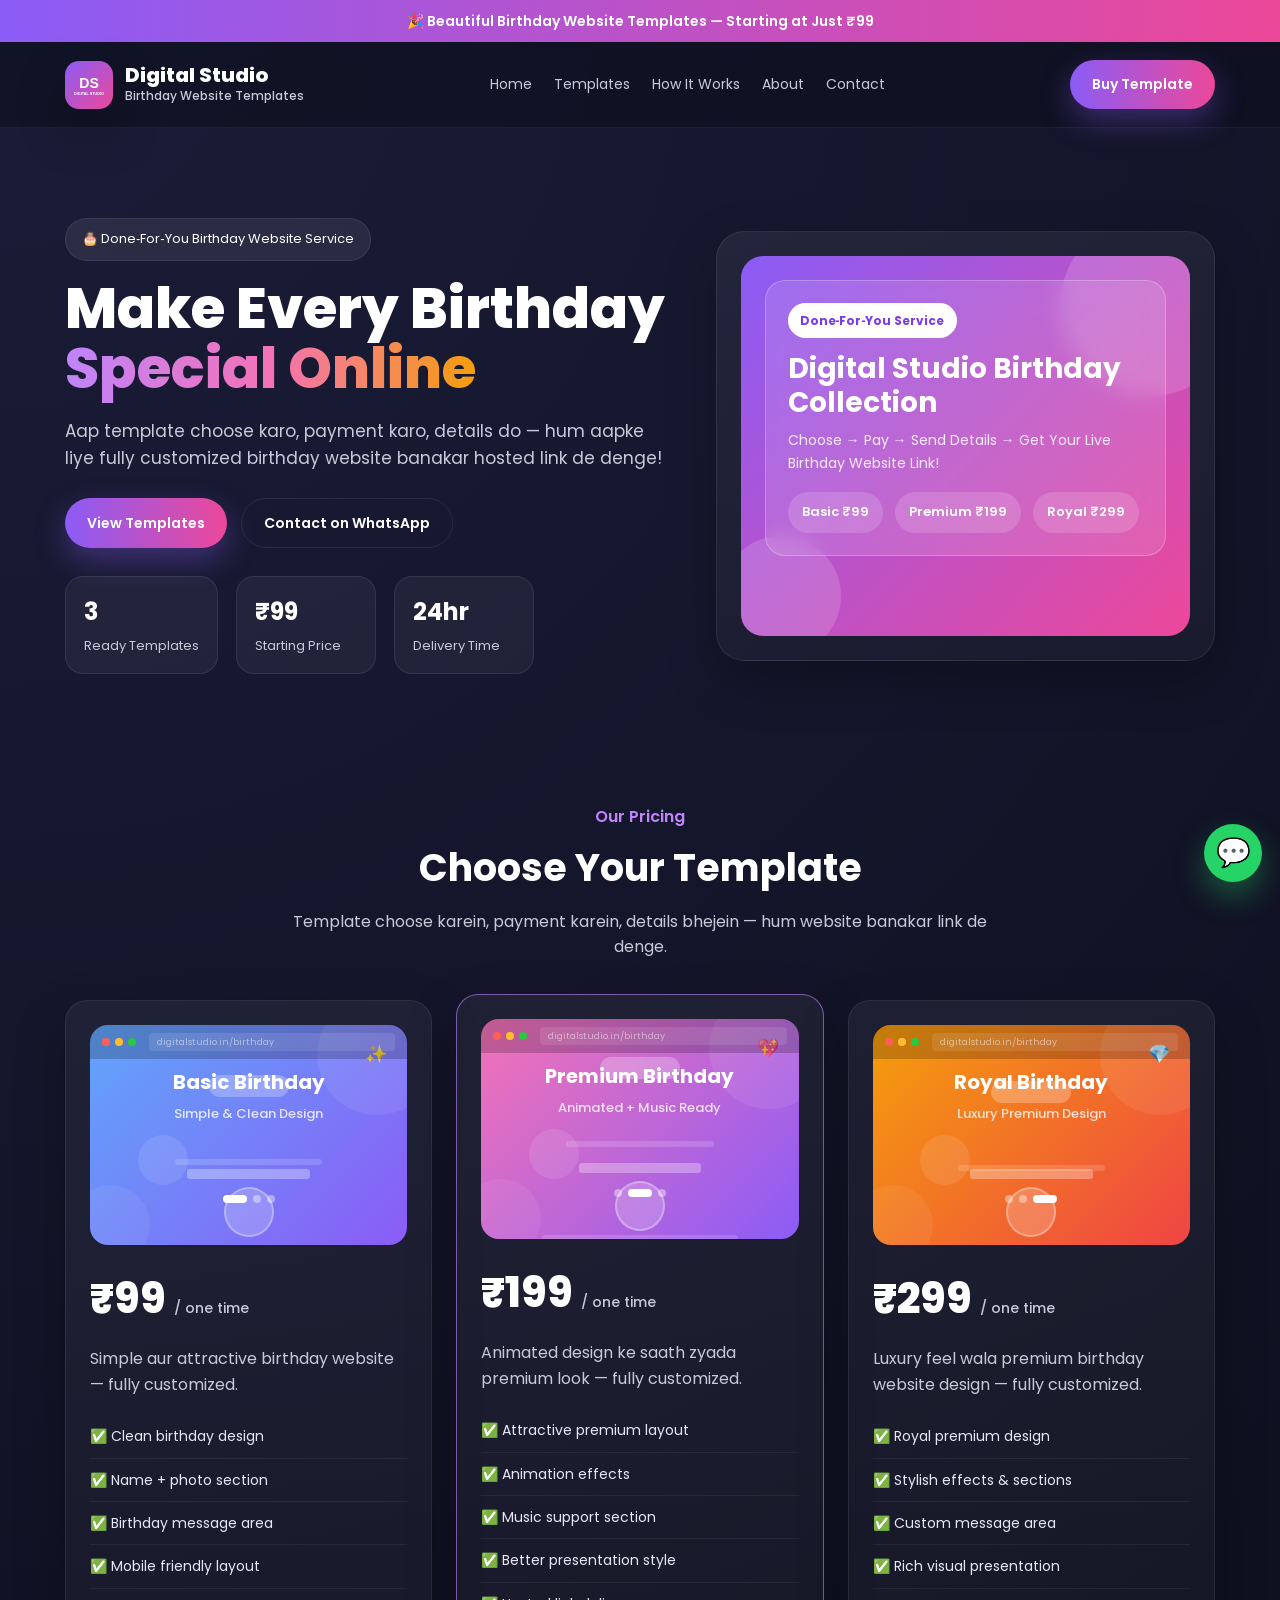
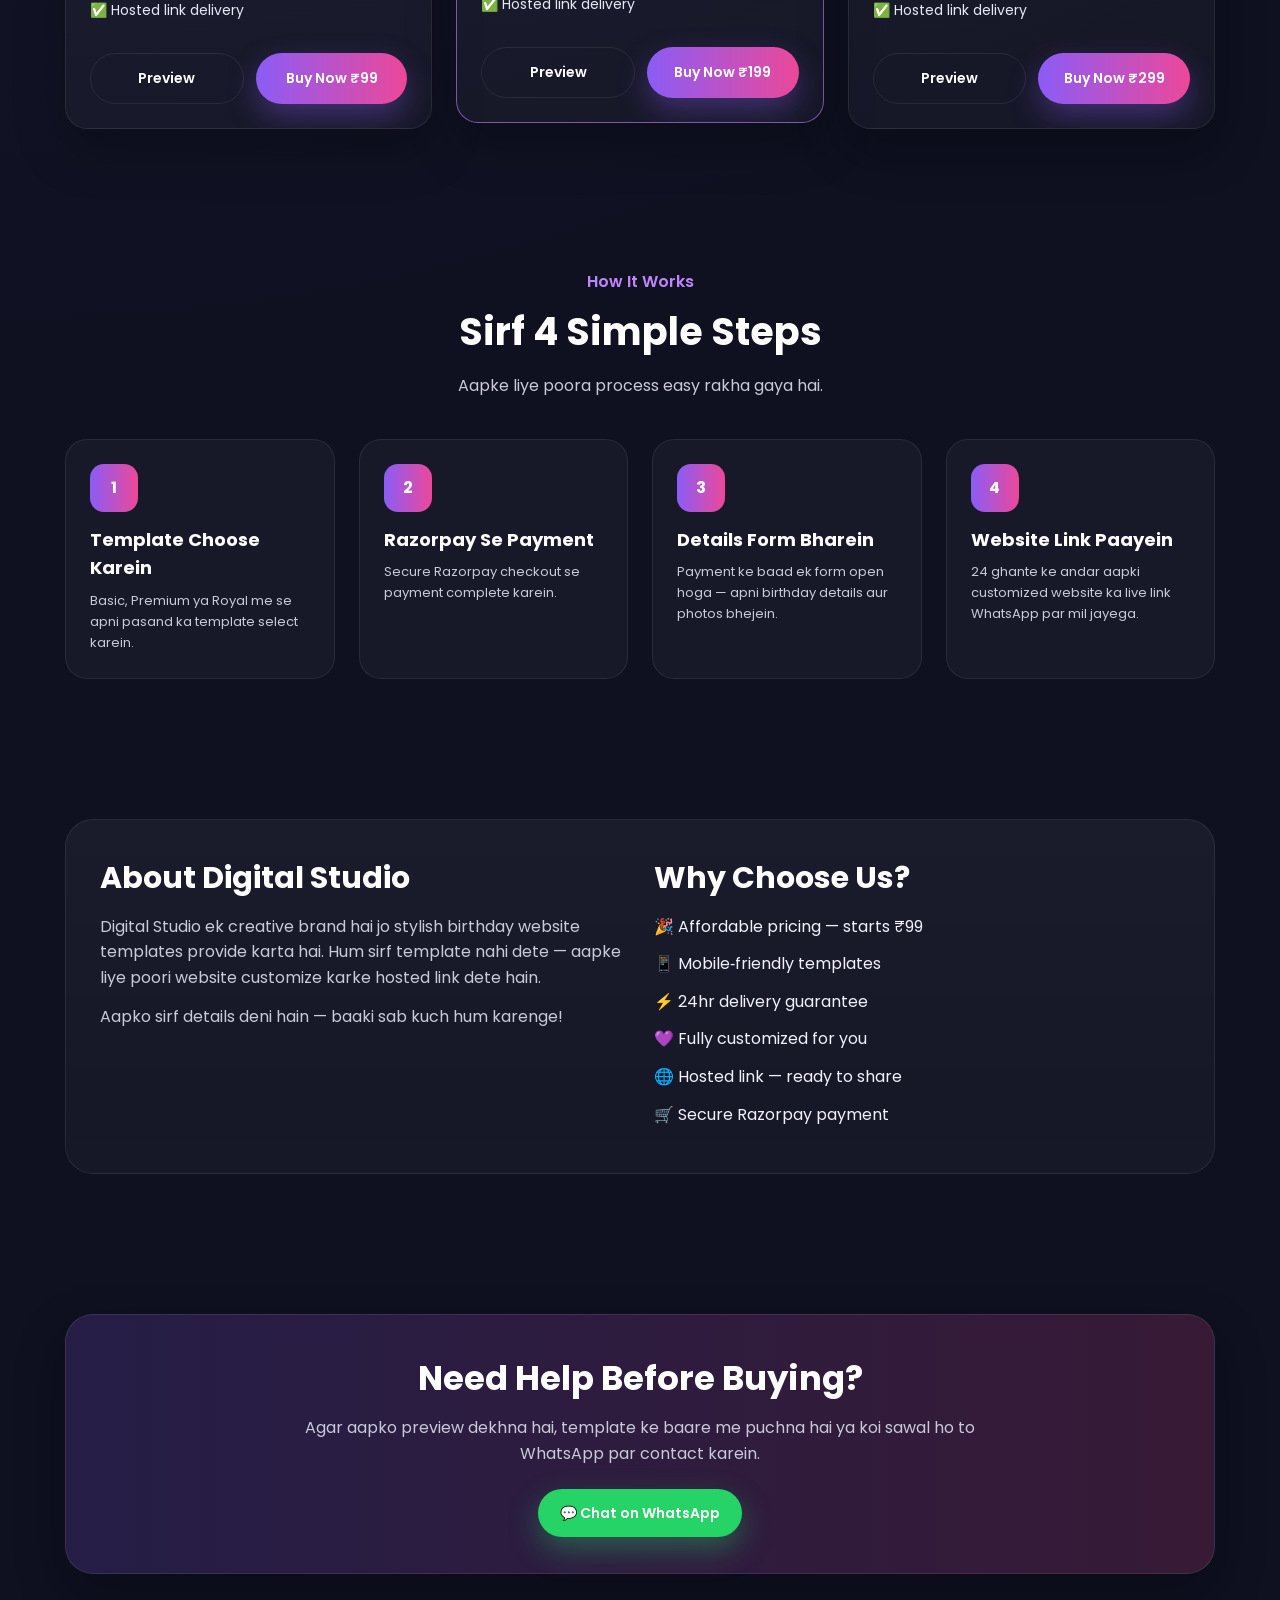
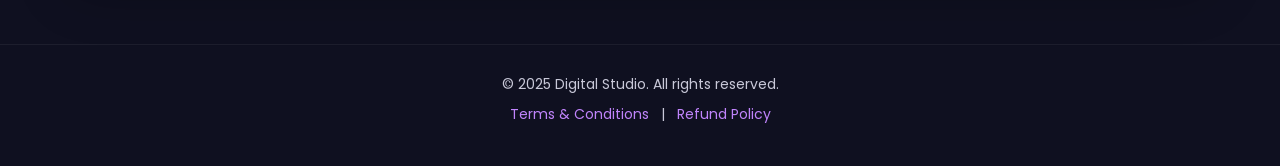
==== index.html @ 8ea9b2cb "Add files via upload" ====
<!DOCTYPE html>
<html lang="en">
<head>
  <meta charset="UTF-8" />
  <meta name="viewport" content="width=device-width, initial-scale=1.0" />
  <title>Digital Studio</title>
  <meta name="description" content="Buy beautiful birthday website templates from Digital Studio. Starting at just ₹99." />
  <link href="https://fonts.googleapis.com/css2?family=Poppins:wght@300;400;500;600;700;800&display=swap" rel="stylesheet">
  <link rel="stylesheet" href="style.css">
</head>
<body>

  <!-- TOPBAR -->
  <div class="topbar">🎉 Beautiful Birthday Website Templates — Starting at Just ₹99</div>

  <!-- HEADER -->
  <header>
    <div class="container">
      <nav>
        <div class="brand">
          <img src="logo.svg" alt="Digital Studio Logo">
          <div>
            <h1>Digital Studio</h1>
            <span>Birthday Website Templates</span>
          </div>
        </div>

        <div class="nav-links">
          <a href="#home">Home</a>
          <a href="#templates">Templates</a>
          <a href="#how">How It Works</a>
          <a href="#about">About</a>
          <a href="#contact">Contact</a>
        </div>

        <a href="#templates" class="btn btn-primary">Buy Template</a>
      </nav>
    </div>
  </header>

  <!-- HERO SECTION -->
  <section class="hero" id="home">
    <div class="container">
      <div class="hero-wrap">
        <div>
          <div class="tag">🎂 Done‑For‑You Birthday Website Service</div>
          <h2>Make Every Birthday <span class="gradient-text">Special Online</span></h2>
          <p>
            Aap template choose karo, payment karo, details do — hum aapke liye
            fully customized birthday website banakar hosted link de denge!
          </p>

          <div class="hero-actions">
            <a href="#templates" class="btn btn-primary">View Templates</a>
            <a href="#contact" class="btn btn-outline">Contact on WhatsApp</a>
          </div>

          <div class="stats">
            <div class="stat">
              <strong>3</strong>
              <span>Ready Templates</span>
            </div>
            <div class="stat">
              <strong>₹99</strong>
              <span>Starting Price</span>
            </div>
            <div class="stat">
              <strong>24hr</strong>
              <span>Delivery Time</span>
            </div>
          </div>
        </div>

        <div class="hero-card">
          <div class="mini-preview">
            <div class="preview-box">
              <span class="preview-badge">Done‑For‑You Service</span>
              <h3>Digital Studio Birthday Collection</h3>
              <p>Choose → Pay → Send Details → Get Your Live Birthday Website Link!</p>
              <div class="preview-price">
                <span>Basic ₹99</span>
                <span>Premium ₹199</span>
                <span>Royal ₹299</span>
              </div>
            </div>
          </div>
        </div>
      </div>
    </div>
  </section>

  <!-- TEMPLATES / PRICING -->
  <section id="templates">
    <div class="container">
      <div class="section-head">
        <p>Our Pricing</p>
        <h3>Choose Your Template</h3>
        <span>Template choose karein, payment karein, details bhejein — hum website banakar link de denge.</span>
      </div>

      <div class="pricing">
        <!-- BASIC -->
        <div class="card">
          <div class="template-preview preview-1">
  <div class="browser-bar">
    <span class="dot dot-red"></span>
    <span class="dot dot-yellow"></span>
    <span class="dot dot-green"></span>
    <div class="url-bar">digitalstudio.in/birthday</div>
  </div>

  <div class="preview-card-inner">
    <div class="preview-title">Basic Birthday</div>
    <div class="preview-subtitle">Simple & Clean Design</div>

    <div class="preview-content-mock">
      <div class="mock-line highlight-line"></div>
      <div class="mock-photo"></div>
      <div class="mock-line medium" style="margin:-10 auto;"></div>
      <div class="mock-line short" style="margin:-100px auto;"></div>
      <div class="mock-btn"></div>
    </div>

    <div class="preview-dots">
      <span class="active"></span>
      <span></span>
      <span></span>
      </div>
     </div>

         <div class="circle-1"></div>
          <div class="circle-2"></div>
          <div class="circle-3"></div>
          </div>
          <div class="price">₹99 <small>/ one time</small></div>
          <p>Simple aur attractive birthday website — fully customized.</p>
          <ul class="features">
            <li>✅ Clean birthday design</li>
            <li>✅ Name + photo section</li>
            <li>✅ Birthday message area</li>
            <li>✅ Mobile friendly layout</li>
            <li>✅ Hosted link delivery</li>
          </ul>
          <div class="card-actions">
            <a href="https://basic-demo.netlify.app" target="_blank" class="btn btn-outline">Preview</a>
            <button class="btn btn-primary" onclick="payNow('Basic Template', 99)">Buy Now ₹99</button>
          </div>
        </div>

        <!-- PREMIUM -->
        <div class="card popular">
         <div class="template-preview preview-2">
  <div class="browser-bar">
    <span class="dot dot-red"></span>
    <span class="dot dot-yellow"></span>
    <span class="dot dot-green"></span>
    <div class="url-bar">digitalstudio.in/birthday</div>
  </div>

  <div class="preview-card-inner">
    <div class="preview-title">Premium Birthday</div>
    <div class="preview-subtitle">Animated + Music Ready</div>

    <div class="preview-content-mock">
      <div class="mock-line highlight-line"></div>
      <div class="mock-photo"></div>
      <div class="mock-line long" style="margin:0 auto;"></div>
      <div class="mock-line medium" style="margin:-10px auto;"></div>
      <div class="mock-line short" style="margin:-100px auto;"></div>
      <div class="mock-btn"></div>
    </div>

    <div class="preview-dots">
      <span></span>
      <span class="active"></span>
      <span></span>
    </div>
  </div>

          <div class="circle-1"></div>
         <div class="circle-2"></div>
         <div class="circle-3"></div>
         </div>
          <div class="price">₹199 <small>/ one time</small></div>
          <p>Animated design ke saath zyada premium look — fully customized.</p>
          <ul class="features">
            <li>✅ Attractive premium layout</li>
            <li>✅ Animation effects</li>
            <li>✅ Music support section</li>
            <li>✅ Better presentation style</li>
            <li>✅ Hosted link delivery</li>
          </ul>
          <div class="card-actions">
            <a href="https://basic-demo.netlify.app" target="_blank" class="btn btn-outline">Preview</a>
            <button class="btn btn-primary" onclick="payNow('Premium Template', 199)">Buy Now ₹199</button>
          </div>
        </div>

        <!-- ROYAL -->
        <div class="card">
       <div class="template-preview preview-3">
  <div class="browser-bar">
    <span class="dot dot-red"></span>
    <span class="dot dot-yellow"></span>
    <span class="dot dot-green"></span>
    <div class="url-bar">digitalstudio.in/birthday</div>
  </div>

  <div class="preview-card-inner">
    <div class="preview-title">Royal Birthday</div>
    <div class="preview-subtitle">Luxury Premium Design</div>

    <div class="preview-content-mock">
      <div class="mock-line highlight-line"></div>
      <div class="mock-photo"></div>
      <div class="mock-line long" style="margin:0 auto;"></div>
      <div class="mock-line long" style="margin:6px auto;"></div>
      <div class="mock-line medium" style="margin:-10px auto;"></div>
      <div class="mock-line short" style="margin:-100px auto;"></div>
      <div class="mock-btn"></div>
    </div>

    <div class="preview-dots">
      <span></span>
      <span></span>
      <span class="active"></span>
    </div>
  </div>

  <div class="circle-1"></div>
  <div class="circle-2"></div>
  <div class="circle-3"></div>
          </div>
          <div class="price">₹299 <small>/ one time</small></div>
          <p>Luxury feel wala premium birthday website design — fully customized.</p>
          <ul class="features">
            <li>✅ Royal premium design</li>
            <li>✅ Stylish effects & sections</li>
            <li>✅ Custom message area</li>
            <li>✅ Rich visual presentation</li>
            <li>✅ Hosted link delivery</li>
          </ul>
          <div class="card-actions">
            <a href="#" class="btn btn-outline">Preview</a>
            <button class="btn btn-primary" onclick="payNow('Royal Template', 299)">Buy Now ₹299</button>
          </div>
        </div>
      </div>
    </div>
  </section>

  <!-- HOW IT WORKS -->
  <section id="how">
    <div class="container">
      <div class="section-head">
        <p>How It Works</p>
        <h3>Sirf 4 Simple Steps</h3>
        <span>Aapke liye poora process easy rakha gaya hai.</span>
      </div>

      <div class="steps">
        <div class="step">
          <div class="num">1</div>
          <h4>Template Choose Karein</h4>
          <p>Basic, Premium ya Royal me se apni pasand ka template select karein.</p>
        </div>

        <div class="step">
          <div class="num">2</div>
          <h4>Razorpay Se Payment</h4>
          <p>Secure Razorpay checkout se payment complete karein.</p>
        </div>

        <div class="step">
          <div class="num">3</div>
          <h4>Details Form Bharein</h4>
          <p>Payment ke baad ek form open hoga — apni birthday details aur photos bhejein.</p>
        </div>

        <div class="step">
          <div class="num">4</div>
          <h4>Website Link Paayein</h4>
          <p>24 ghante ke andar aapki customized website ka live link WhatsApp par mil jayega.</p>
        </div>
      </div>
    </div>
  </section>

  <!-- ABOUT -->
  <section id="about">
    <div class="container">
      <div class="about-box">
        <div>
          <h4>About Digital Studio</h4>
          <p>
            Digital Studio ek creative brand hai jo stylish birthday website templates provide karta hai.
            Hum sirf template nahi dete — aapke liye poori website customize karke hosted link dete hain.
          </p>
          <p>
            Aapko sirf details deni hain — baaki sab kuch hum karenge!
          </p>
        </div>

        <div>
          <h4>Why Choose Us?</h4>
          <ul class="bullet">
            <li>🎉 Affordable pricing — starts ₹99</li>
            <li>📱 Mobile‑friendly templates</li>
            <li>⚡ 24hr delivery guarantee</li>
            <li>💜 Fully customized for you</li>
            <li>🌐 Hosted link — ready to share</li>
            <li>🛒 Secure Razorpay payment</li>
          </ul>
        </div>
      </div>
    </div>
  </section>

  <!-- CONTACT -->
  <section id="contact">
    <div class="container">
      <div class="contact-card">
        <h4>Need Help Before Buying?</h4>
        <p>
          Agar aapko preview dekhna hai, template ke baare me puchna hai ya koi
          sawal ho to WhatsApp par contact karein.
        </p>
        <a href="#" id="waContact" class="btn btn-wa" target="_blank">💬 Chat on WhatsApp</a>
      </div>
    </div>
  </section>

  <!-- FOOTER -->
  <footer>
    <div class="container">
      <p style="margin-bottom:8px;">© 2025 Digital Studio. All rights reserved.</p>
      <p>
        <a href="terms.html">Terms & Conditions</a> |
        <a href="refund.html">Refund Policy</a>
      </p>
    </div>
  </footer>

  <!-- WHATSAPP FLOAT BUTTON -->
  <a href="#" id="waFloat" class="wa-float" target="_blank" title="WhatsApp">💬</a>

  <!-- DETAILS FORM MODAL (POPUP) -->
  <div class="modal-overlay" id="detailsModal">
    <div class="modal">
      <button class="modal-close" onclick="closeModal()">✕</button>

      <div class="success-icon">✓</div>
      <h3>Payment Successful! 🎉</h3>
      <p class="subtitle">Ab apni birthday details bharein — hum aapke liye website customize karenge.</p>

      <div class="order-info">
        <div>
          <span class="label">Template</span>
          <span class="value" id="modalTemplate">—</span>
        </div>
        <div>
          <span class="label">Amount Paid</span>
          <span class="value" id="modalAmount">—</span>
        </div>
        <div>
          <span class="label">Payment ID</span>
          <span class="value" id="modalPaymentId">—</span>
        </div>
      </div>

      <form id="detailsForm" onsubmit="submitDetails(event)">
        <div class="form-group">
          <label>Aapka Naam <span class="required">*</span></label>
          <input type="text" id="formName" placeholder="Apna full name likhein" required>
        </div>

        <div class="form-group">
          <label>WhatsApp Number <span class="required">*</span></label>
          <input type="tel" id="formPhone" placeholder="91XXXXXXXXXX" required>
        </div>

        <div class="form-group">
          <label>Birthday Person Ka Naam <span class="required">*</span></label>
          <input type="text" id="formBirthdayName" placeholder="Jiska birthday hai uska naam" required>
        </div>

        <div class="form-group">
          <label>Birthday Date <span class="required">*</span></label>
          <input type="date" id="formBirthdayDate" required>
        </div>

        <div class="form-group">
          <label>Relationship / Rishta</label>
          <select id="formRelation">
            <option value="">Select karein</option>
            <option value="Friend">Friend</option>
            <option value="Brother">Brother</option>
            <option value="Sister">Sister</option>
            <option value="Husband">Husband</option>
            <option value="Wife">Wife</option>
            <option value="Father">Father</option>
            <option value="Mother">Mother</option>
            <option value="Son">Son</option>
            <option value="Daughter">Daughter</option>
            <option value="Boyfriend">Boyfriend</option>
            <option value="Girlfriend">Girlfriend</option>
            <option value="Other">Other</option>
          </select>
        </div>

        <div class="form-group">
          <label>Birthday Message / Wish <span class="required">*</span></label>
          <textarea id="formMessage" placeholder="Jo message website par dikhana hai woh likhein..." required></textarea>
        </div>

        <div class="form-group">
          <label>Photo Link (Google Drive / Imgur)</label>
          <input type="url" id="formPhotoLink" placeholder="https://drive.google.com/...">
        </div>

        <div class="form-group">
          <label>Favourite Song / Music (Optional)</label>
          <input type="text" id="formSong" placeholder="Kya gaana lagana hai?">
        </div>

        <div class="form-group">
          <label>Special Instructions (Optional)</label>
          <textarea id="formInstructions" placeholder="Koi aur detail jo aap dena chahein..."></textarea>
        </div>

        <div class="form-note">
          <strong>📸 Photos kaise bhejein?</strong><br>
          Photos Google Drive par upload karein aur link upar paste karein.
          Ya phir WhatsApp par directly bhej sakte hain.
        </div>

        <button type="submit" class="btn btn-wa" style="width:100%; font-size:16px;">
          📩 Submit Details & Send on WhatsApp
        </button>
      </form>
    </div>
  </div>

  <!-- SCRIPTS -->
  <script src="https://checkout.razorpay.com/v1/checkout.js"></script>
  <script src="script.js"></script>
</body>
</html>
---- style.css ----
:root {
  --bg: #0f1020;
  --card: #17182d;
  --text: #ffffff;
  --muted: #c9c9d9;
  --primary: #8b5cf6;
  --secondary: #ec4899;
  --accent: #f59e0b;
  --green: #25d366;
  --border: rgba(255,255,255,0.08);
  --shadow: 0 20px 50px rgba(0,0,0,0.25);
  --radius: 22px;
}

* {
  margin: 0;
  padding: 0;
  box-sizing: border-box;
  font-family: 'Poppins', sans-serif;
}

html { scroll-behavior: smooth; }

body {
  background: radial-gradient(circle at top left, #1b1d39 0%, #0f1020 55%);
  color: var(--text);
  line-height: 1.6;
}

a { text-decoration: none; color: inherit; }

.container {
  width: min(1150px, 92%);
  margin: auto;
}

/* TOPBAR */
.topbar {
  text-align: center;
  padding: 10px 15px;
  font-size: 14px;
  background: linear-gradient(90deg, var(--primary), var(--secondary));
  color: #fff;
  font-weight: 600;
}

/* HEADER */
header {
  padding: 18px 0;
  position: sticky;
  top: 0;
  z-index: 100;
  backdrop-filter: blur(12px);
  background: rgba(15,16,32,0.7);
  border-bottom: 1px solid rgba(255,255,255,0.06);
}

nav {
  display: flex;
  align-items: center;
  justify-content: space-between;
  gap: 20px;
}

.brand {
  display: flex;
  align-items: center;
  gap: 12px;
}

.brand img {
  width: 48px;
  height: 48px;
  border-radius: 14px;
  box-shadow: var(--shadow);
  object-fit: cover;
}

.brand h1 {
  font-size: 20px;
  line-height: 1.1;
  font-weight: 800;
}

.brand span {
  display: block;
  font-size: 12px;
  color: var(--muted);
  font-weight: 500;
}

.nav-links {
  display: flex;
  align-items: center;
  gap: 22px;
  color: var(--muted);
  font-size: 14px;
}

.nav-links a:hover { color: #fff; }

/* BUTTONS */
.btn {
  display: inline-flex;
  align-items: center;
  justify-content: center;
  padding: 13px 22px;
  border-radius: 999px;
  font-weight: 600;
  border: none;
  cursor: pointer;
  transition: 0.25s ease;
  font-size: 14px;
}

.btn-primary {
  background: linear-gradient(90deg, var(--primary), var(--secondary));
  color: #fff;
  box-shadow: 0 12px 30px rgba(139,92,246,0.35);
}

.btn-primary:hover { transform: translateY(-2px); }

.btn-outline {
  border: 1px solid var(--border);
  color: #fff;
  background: transparent;
}

.btn-outline:hover { background: rgba(255,255,255,0.05); }

.btn-wa {
  background: var(--green);
  color: #fff;
  box-shadow: 0 12px 30px rgba(37,211,102,0.35);
}

.btn-wa:hover { transform: translateY(-2px); }

/* HERO */
.hero { padding: 90px 0 60px; }

.hero-wrap {
  display: grid;
  grid-template-columns: 1.1fr 0.9fr;
  gap: 40px;
  align-items: center;
}

.tag {
  display: inline-block;
  background: rgba(255,255,255,0.08);
  border: 1px solid var(--border);
  color: #fff;
  padding: 10px 16px;
  border-radius: 999px;
  font-size: 13px;
  margin-bottom: 18px;
}

.hero h2 {
  font-size: 56px;
  line-height: 1.08;
  margin-bottom: 18px;
  font-weight: 800;
}

.gradient-text {
  background: linear-gradient(90deg, #c084fc, #f472b6, #f59e0b);
  -webkit-background-clip: text;
  -webkit-text-fill-color: transparent;
  background-clip: text;
}

.hero p {
  color: var(--muted);
  font-size: 17px;
  margin-bottom: 26px;
  max-width: 620px;
}

.hero-actions {
  display: flex;
  flex-wrap: wrap;
  gap: 14px;
  margin-bottom: 28px;
}

.stats {
  display: flex;
  gap: 18px;
  flex-wrap: wrap;
}

.stat {
  background: rgba(255,255,255,0.05);
  border: 1px solid var(--border);
  padding: 16px 18px;
  border-radius: 18px;
  min-width: 140px;
}

.stat strong {
  display: block;
  font-size: 24px;
}

.stat span {
  color: var(--muted);
  font-size: 13px;
}

.hero-card {
  background: linear-gradient(180deg, rgba(255,255,255,0.06), rgba(255,255,255,0.03));
  border: 1px solid var(--border);
  border-radius: 28px;
  padding: 24px;
  box-shadow: var(--shadow);
}

.mini-preview {
  background: linear-gradient(135deg, #8b5cf6 0%, #ec4899 100%);
  border-radius: 22px;
  padding: 24px;
  min-height: 380px;
  position: relative;
  overflow: hidden;
}

.mini-preview::before,
.mini-preview::after {
  content: "";
  position: absolute;
  border-radius: 50%;
  background: rgba(255,255,255,0.15);
}

.mini-preview::before { width: 180px; height: 180px; top: -40px; right: -50px; }
.mini-preview::after { width: 120px; height: 120px; bottom: -20px; left: -20px; }

.preview-box {
  background: rgba(255,255,255,0.12);
  border: 1px solid rgba(255,255,255,0.25);
  border-radius: 20px;
  padding: 22px;
  backdrop-filter: blur(10px);
  position: relative;
  z-index: 2;
}

.preview-badge {
  display: inline-block;
  background: #fff;
  color: #7c3aed;
  padding: 8px 12px;
  font-size: 12px;
  font-weight: 700;
  border-radius: 999px;
  margin-bottom: 14px;
}

.preview-box h3 {
  font-size: 28px;
  line-height: 1.2;
  margin-bottom: 10px;
}

.preview-box p {
  color: #f8ecff;
  font-size: 14px;
  margin-bottom: 18px;
}

.preview-price {
  display: flex;
  gap: 12px;
  flex-wrap: wrap;
}

.preview-price span {
  background: rgba(255,255,255,0.15);
  padding: 10px 14px;
  border-radius: 999px;
  font-size: 13px;
  font-weight: 600;
}

/* SECTIONS */
section { padding: 70px 0; }

.section-head {
  text-align: center;
  margin-bottom: 40px;
}

.section-head p {
  color: #c084fc;
  font-weight: 600;
  margin-bottom: 8px;
}

.section-head h3 {
  font-size: 38px;
  margin-bottom: 10px;
}

.section-head span {
  color: var(--muted);
  max-width: 720px;
  display: block;
  margin: auto;
}

/* PRICING CARDS */
.pricing {
  display: grid;
  grid-template-columns: repeat(3, 1fr);
  gap: 24px;
}

.card {
  background: linear-gradient(180deg, rgba(255,255,255,0.05), rgba(255,255,255,0.03));
  border: 1px solid var(--border);
  border-radius: var(--radius);
  padding: 24px;
  position: relative;
  overflow: hidden;
  box-shadow: var(--shadow);
}

.card.popular {
  border: 1px solid rgba(192,132,252,0.6);
  transform: translateY(-6px);
}

.ribbon {
  position: absolute;
  top: 14px;
  right: -32px;
  background: linear-gradient(90deg, var(--primary), var(--secondary));
  color: #fff;
  font-size: 12px;
  font-weight: 700;
  padding: 8px 40px;
  transform: rotate(35deg);
}

.template-preview {
  height: 180px;
  border-radius: 18px;
  margin-bottom: 20px;
  overflow: hidden;
}

.template-preview img {
  width: 100%;
  height: 100%;
  object-fit: cover;
  border-radius: 18px;
}

.preview-1 { background: linear-gradient(135deg, #60a5fa, #8b5cf6); }
.preview-2 { background: linear-gradient(135deg, #f472b6, #8b5cf6); }
.preview-3 { background: linear-gradient(135deg, #f59e0b, #ef4444); }

.fallback-preview {
  display: flex;
  align-items: center;
  justify-content: center;
  height: 100%;
  font-size: 22px;
  font-weight: 700;
  color: #fff;
  text-align: center;
  padding: 18px;
}

.price {
  font-size: 42px;
  font-weight: 800;
  margin: 8px 0 14px;
}

.price small {
  font-size: 14px;
  color: var(--muted);
  font-weight: 500;
}

.card > p {
  color: var(--muted);
  margin-bottom: 18px;
  min-height: 48px;
}

.features {
  list-style: none;
  margin-bottom: 22px;
}

.features li {
  padding: 10px 0;
  border-bottom: 1px solid rgba(255,255,255,0.06);
  color: #e7e7f5;
  font-size: 14px;
}

.features li:last-child { border-bottom: none; }

.card-actions {
  display: flex;
  gap: 12px;
  flex-wrap: wrap;
}

.card-actions .btn { flex: 1; }

/* HOW IT WORKS STEPS */
.steps {
  display: grid;
  grid-template-columns: repeat(4, 1fr);
  gap: 24px;
}

.step {
  background: rgba(255,255,255,0.04);
  border: 1px solid var(--border);
  border-radius: 22px;
  padding: 24px;
}

.step .num {
  width: 48px;
  height: 48px;
  border-radius: 14px;
  display: flex;
  align-items: center;
  justify-content: center;
  background: linear-gradient(90deg, var(--primary), var(--secondary));
  font-weight: 700;
  margin-bottom: 14px;
}

.step h4 {
  font-size: 18px;
  margin-bottom: 8px;
}

.step p {
  color: var(--muted);
  font-size: 13px;
}

/* ABOUT */
.about-box {
  background: linear-gradient(180deg, rgba(255,255,255,0.05), rgba(255,255,255,0.03));
  border: 1px solid var(--border);
  border-radius: 28px;
  padding: 34px;
  display: grid;
  grid-template-columns: 1fr 1fr;
  gap: 28px;
}

.about-box h4 {
  font-size: 30px;
  margin-bottom: 12px;
}

.about-box p {
  color: var(--muted);
  margin-bottom: 14px;
}

.bullet { list-style: none; }

.bullet li {
  margin-bottom: 12px;
  color: #f1f1fb;
}

/* CONTACT */
.contact-card {
  text-align: center;
  background: linear-gradient(90deg, rgba(139,92,246,0.18), rgba(236,72,153,0.18));
  border: 1px solid rgba(255,255,255,0.09);
  border-radius: 28px;
  padding: 36px 24px;
  box-shadow: var(--shadow);
}

.contact-card h4 {
  font-size: 34px;
  margin-bottom: 10px;
}

.contact-card p {
  color: var(--muted);
  margin-bottom: 22px;
  max-width: 720px;
  margin-inline: auto;
}

/* MODAL (DETAILS FORM POPUP) */
.modal-overlay {
  display: none;
  position: fixed;
  top: 0;
  left: 0;
  width: 100%;
  height: 100%;
  background: rgba(0,0,0,0.8);
  backdrop-filter: blur(8px);
  z-index: 9999;
  align-items: center;
  justify-content: center;
  padding: 20px;
}

.modal-overlay.active { display: flex; }

.modal {
  background: #1a1b35;
  border: 1px solid rgba(255,255,255,0.1);
  border-radius: 24px;
  width: min(520px, 100%);
  max-height: 90vh;
  overflow-y: auto;
  padding: 32px;
  position: relative;
  box-shadow: 0 30px 80px rgba(0,0,0,0.5);
}

.modal-close {
  position: absolute;
  top: 16px;
  right: 16px;
  width: 36px;
  height: 36px;
  border-radius: 50%;
  background: rgba(255,255,255,0.08);
  border: none;
  color: #fff;
  font-size: 18px;
  cursor: pointer;
  display: flex;
  align-items: center;
  justify-content: center;
}

.modal-close:hover { background: rgba(255,255,255,0.15); }

.modal .success-icon {
  width: 70px;
  height: 70px;
  border-radius: 50%;
  background: linear-gradient(135deg, #22c55e, #16a34a);
  display: flex;
  align-items: center;
  justify-content: center;
  font-size: 32px;
  margin: 0 auto 16px;
}

.modal h3 {
  text-align: center;
  font-size: 24px;
  margin-bottom: 6px;
}

.modal .subtitle {
  text-align: center;
  color: var(--muted);
  font-size: 14px;
  margin-bottom: 20px;
}

.modal .order-info {
  background: rgba(255,255,255,0.05);
  border: 1px solid var(--border);
  border-radius: 14px;
  padding: 14px;
  margin-bottom: 20px;
  font-size: 13px;
}

.modal .order-info div {
  display: flex;
  justify-content: space-between;
  padding: 6px 0;
  border-bottom: 1px solid rgba(255,255,255,0.05);
}

.modal .order-info div:last-child { border-bottom: none; }

.modal .order-info .label { color: var(--muted); }

.modal .order-info .value {
  font-weight: 600;
  color: #c084fc;
}

.form-group {
  margin-bottom: 16px;
}

.form-group label {
  display: block;
  font-size: 13px;
  font-weight: 600;
  margin-bottom: 6px;
  color: #e0e0f0;
}

.form-group label .required {
  color: #ef4444;
}

.form-group input,
.form-group textarea,
.form-group select {
  width: 100%;
  padding: 12px 14px;
  border-radius: 12px;
  border: 1px solid rgba(255,255,255,0.1);
  background: rgba(255,255,255,0.06);
  color: #fff;
  font-size: 14px;
  font-family: 'Poppins', sans-serif;
  outline: none;
  transition: 0.2s;
}

.form-group input:focus,
.form-group textarea:focus,
.form-group select:focus {
  border-color: var(--primary);
  box-shadow: 0 0 0 3px rgba(139,92,246,0.2);
}

.form-group input::placeholder,
.form-group textarea::placeholder {
  color: rgba(255,255,255,0.3);
}

.form-group textarea { resize: vertical; min-height: 80px; }

.form-group select option {
  background: #1a1b35;
  color: #fff;
}

.form-note {
  background: rgba(139,92,246,0.1);
  border: 1px solid rgba(139,92,246,0.2);
  border-radius: 12px;
  padding: 12px 14px;
  font-size: 13px;
  color: #d4b8ff;
  margin-bottom: 20px;
  line-height: 1.5;
}

.form-note strong { color: #fff; }

/* FOOTER */
footer {
  padding: 28px 0 40px;
  border-top: 1px solid rgba(255,255,255,0.06);
  color: var(--muted);
  text-align: center;
  font-size: 14px;
}

footer a {
  color: #c084fc;
  margin: 0 8px;
}

footer a:hover { color: #fff; }

/* WHATSAPP FLOAT */
.wa-float {
  position: fixed;
  right: 18px;
  bottom: 18px;
  width: 58px;
  height: 58px;
  border-radius: 50%;
  background: var(--green);
  color: #fff;
  display: flex;
  align-items: center;
  justify-content: center;
  font-size: 28px;
  box-shadow: 0 14px 30px rgba(37,211,102,0.35);
  z-index: 99;
}

/* RESPONSIVE */
@media (max-width: 991px) {
  .hero-wrap, .pricing, .steps, .about-box {
    grid-template-columns: 1fr;
  }
  .hero h2 { font-size: 42px; }
  .nav-links { display: none; }
  .card.popular { transform: none; }
}

@media (max-width: 600px) {
  .hero { padding: 70px 0 40px; }
  .hero h2 { font-size: 34px; }
  .section-head h3 { font-size: 28px; }
  .contact-card h4 { font-size: 26px; }
  .card-actions, .hero-actions { flex-direction: column; }
  .hero-actions .btn { width: 100%; }
  .modal { padding: 22px; }
}
/* TEMPLATE PREVIEW CARDS */
.template-preview {
  height: 220px;
  border-radius: 18px;
  margin-bottom: 20px;
  overflow: hidden;
  position: relative;
}

.preview-card-inner {
  width: 100%;
  height: 100%;
  padding: 24px;
  display: flex;
  flex-direction: column;
  justify-content: center;
  align-items: center;
  text-align: center;
  position: relative;
  z-index: 2;
}

.preview-card-inner .preview-emoji {
  font-size: 48px;
  margin-bottom: 12px;
  animation: floatEmoji 3s ease-in-out infinite;
}

.preview-card-inner .preview-title {
  font-size: 20px;
  font-weight: 700;
  color: #fff;
  margin-bottom: 6px;
}

.preview-card-inner .preview-subtitle {
  font-size: 13px;
  color: rgba(255,255,255,0.8);
  font-weight: 500;
}

.preview-card-inner .preview-dots {
  display: flex;
  gap: 6px;
  margin-top: 14px;
}

.preview-card-inner .preview-dots span {
  width: 8px;
  height: 8px;
  border-radius: 50%;
  background: rgba(255,255,255,0.4);
}

.preview-card-inner .preview-dots span.active {
  background: #fff;
  width: 24px;
  border-radius: 10px;
}

/* Decorative circles */
.template-preview .circle-1,
.template-preview .circle-2,
.template-preview .circle-3 {
  position: absolute;
  border-radius: 50%;
  z-index: 1;
}

.template-preview .circle-1 {
  width: 120px;
  height: 120px;
  background: rgba(255,255,255,0.08);
  top: -30px;
  right: -30px;
}

.template-preview .circle-2 {
  width: 80px;
  height: 80px;
  background: rgba(255,255,255,0.06);
  bottom: -20px;
  left: -20px;
}

.template-preview .circle-3 {
  width: 50px;
  height: 50px;
  background: rgba(255,255,255,0.1);
  top: 50%;
  left: 15%;
}

/* Mini browser mockup bar */
.browser-bar {
  display: flex;
  gap: 5px;
  align-items: center;
  padding: 8px 12px;
  background: rgba(0,0,0,0.2);
  border-radius: 12px 12px 0 0;
  position: absolute;
  top: 0;
  left: 0;
  right: 0;
  z-index: 3;
}

.browser-bar .dot {
  width: 8px;
  height: 8px;
  border-radius: 50%;
}

.browser-bar .dot-red { background: #ff5f57; }
.browser-bar .dot-yellow { background: #ffbd2e; }
.browser-bar .dot-green { background: #28c840; }

.browser-bar .url-bar {
  flex: 1;
  height: 18px;
  background: rgba(255,255,255,0.1);
  border-radius: 4px;
  margin-left: 8px;
  display: flex;
  align-items: center;
  padding: 0 8px;
  font-size: 9px;
  color: rgba(255,255,255,0.5);
}

/* Preview content mockup */
.preview-content-mock {
  margin-top: 32px;
  padding: 12px;
  width: 100%;
}

.mock-line {
  height: 6px;
  border-radius: 3px;
  background: rgba(255,255,255,0.15);
  margin-bottom: 8px;
}

.mock-line.short { width: 60%; }
.mock-line.medium { width: 80%; }
.mock-line.long { width: 100%; }

.mock-line.highlight-line {
  background: rgba(255,255,255,0.3);
  height: 10px;
  width: 50%;
  margin: 0 auto 8px;
}

.mock-photo {
  width: 50px;
  height: 50px;
  border-radius: 50%;
  background: rgba(255,255,255,0.2);
  margin: 8px auto;
  border: 2px solid rgba(255,255,255,0.3);
}

.mock-btn {
  width: 80px;
  height: 22px;
  border-radius: 11px;
  background: rgba(255,255,255,0.25);
  margin: 10px auto 0;
}

/* Float animation */
@keyframes floatEmoji {
  0%, 100% { transform: translateY(0); }
  50% { transform: translateY(-8px); }
}

/* Sparkle animation for basic */
.preview-1 .preview-card-inner::after {
  content: "✨";
  position: absolute;
  top: 15px;
  right: 20px;
  font-size: 18px;
  animation: floatEmoji 2s ease-in-out infinite;
}

/* Heart animation for premium */
.preview-2 .preview-card-inner::after {
  content: "💖";
  position: absolute;
  top: 15px;
  right: 20px;
  font-size: 18px;
  animation: floatEmoji 2.5s ease-in-out infinite;
}

/* Crown animation for royal */
.preview-3 .preview-card-inner::after {
  content: "💎";
  position: absolute;
  top: 15px;
  right: 20px;
  font-size: 18px;
  animation: floatEmoji 2s ease-in-out infinite;
}
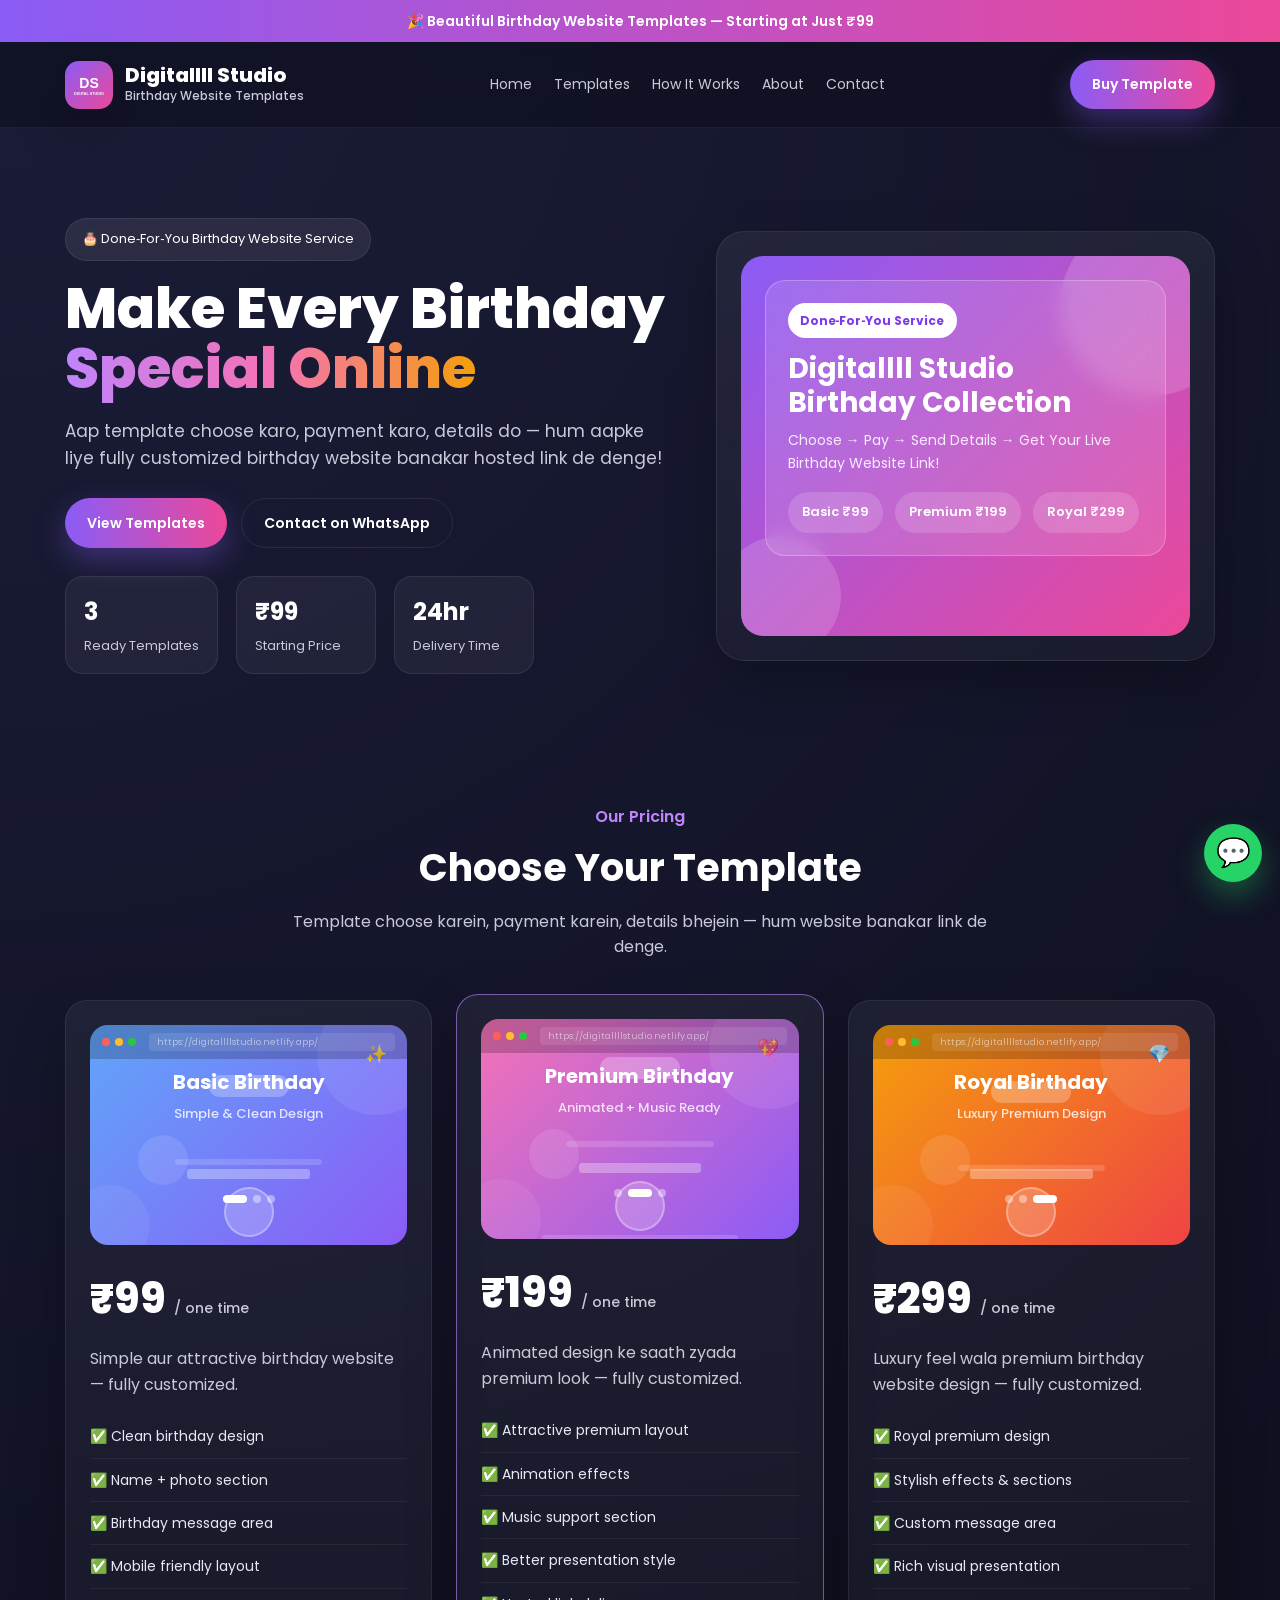
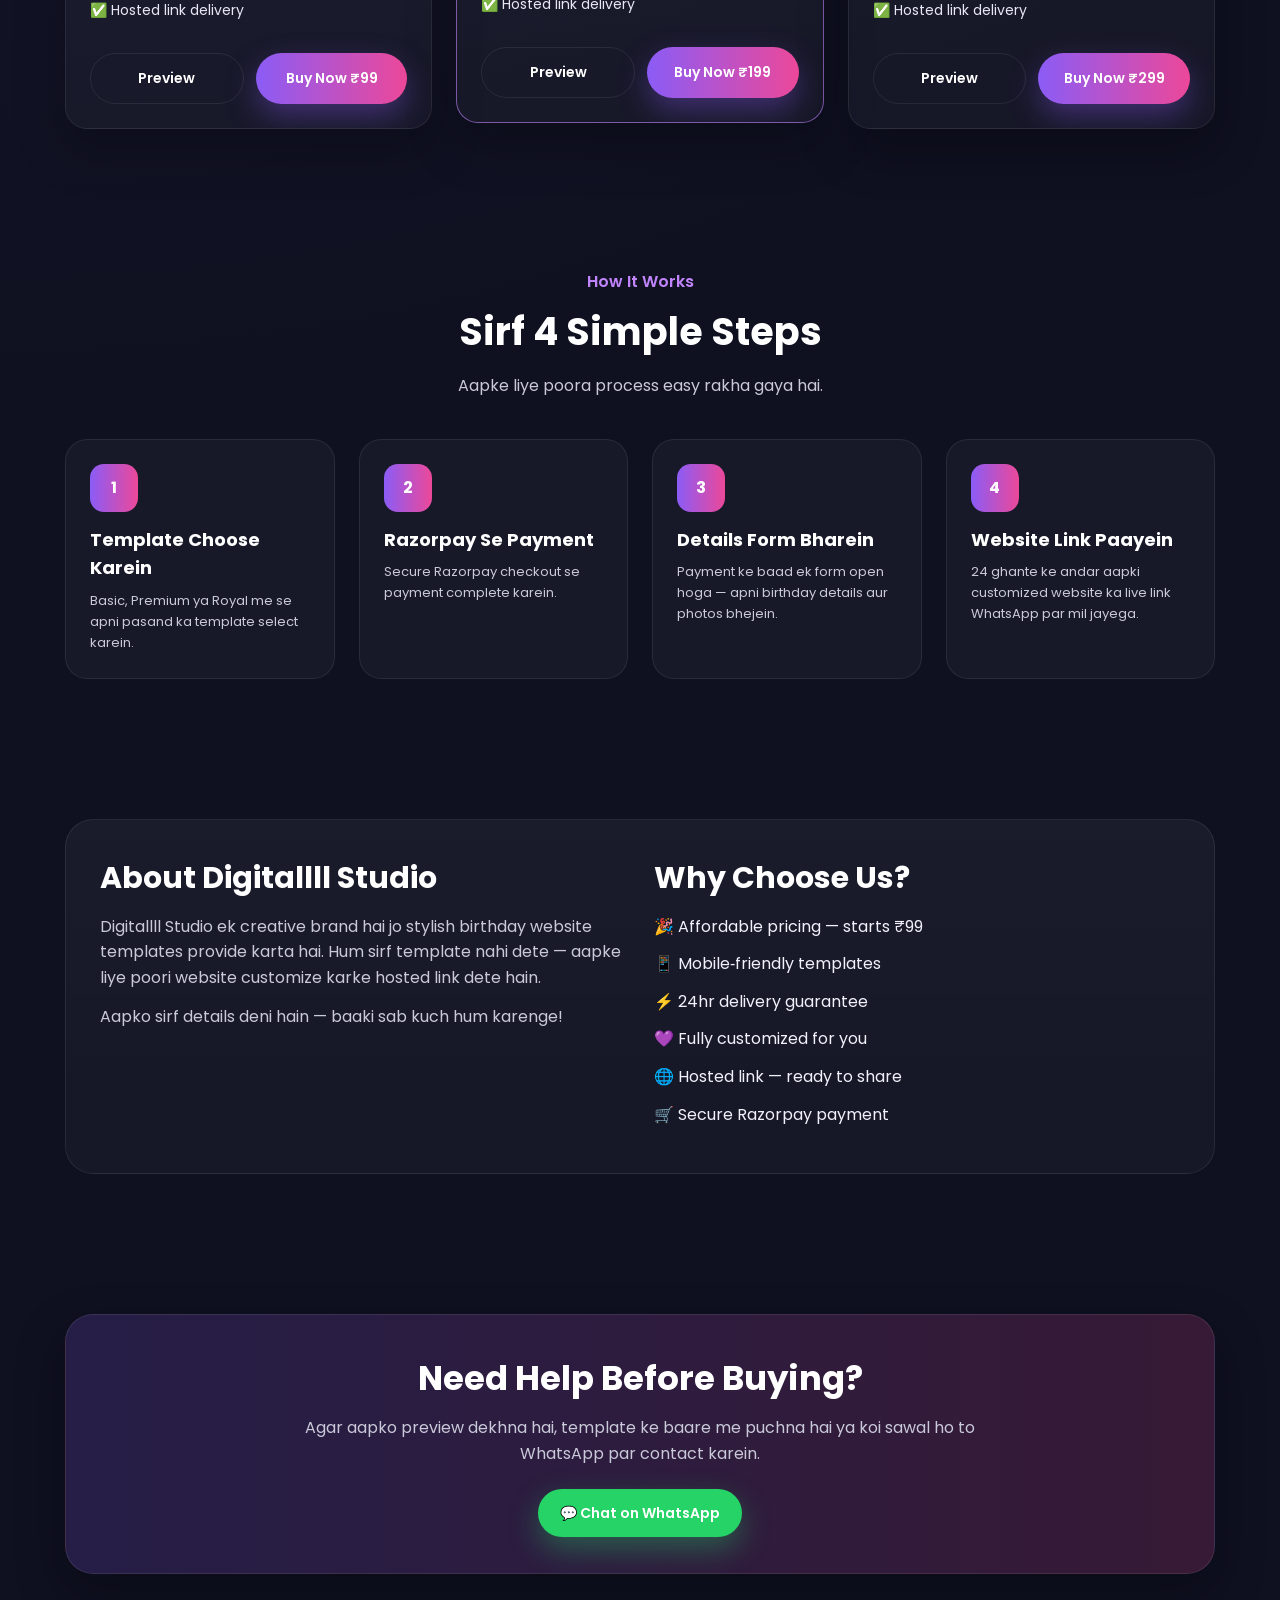
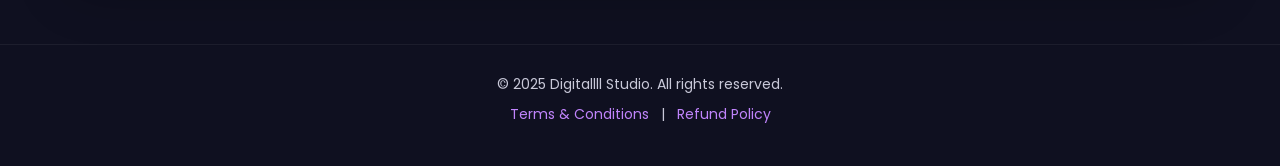
==== commit 3cc9d801: "Rename Digital Studio to Digitallll Studio" ====
--- a/index.html
+++ b/index.html
@@ -3,8 +3,8 @@
 <head>
   <meta charset="UTF-8" />
   <meta name="viewport" content="width=device-width, initial-scale=1.0" />
-  <title>Digital Studio</title>
-  <meta name="description" content="Buy beautiful birthday website templates from Digital Studio. Starting at just ₹99." />
+  <title>Digitallll Studio</title>
+  <meta name="description" content="Buy beautiful birthday website templates from Digitallll Studio. Starting at just ₹99." />
   <link href="https://fonts.googleapis.com/css2?family=Poppins:wght@300;400;500;600;700;800&display=swap" rel="stylesheet">
   <link rel="stylesheet" href="style.css">
 </head>
@@ -18,9 +18,9 @@
     <div class="container">
       <nav>
         <div class="brand">
-          <img src="logo.svg" alt="Digital Studio Logo">
+          <img src="logo.svg" alt="Digitallll Studio Logo">
           <div>
-            <h1>Digital Studio</h1>
+            <h1>Digitallll Studio</h1>
             <span>Birthday Website Templates</span>
           </div>
         </div>
@@ -75,7 +75,7 @@
           <div class="mini-preview">
             <div class="preview-box">
               <span class="preview-badge">Done‑For‑You Service</span>
-              <h3>Digital Studio Birthday Collection</h3>
+              <h3>Digitallll Studio Birthday Collection</h3>
               <p>Choose → Pay → Send Details → Get Your Live Birthday Website Link!</p>
               <div class="preview-price">
                 <span>Basic ₹99</span>
@@ -106,7 +106,7 @@
     <span class="dot dot-red"></span>
     <span class="dot dot-yellow"></span>
     <span class="dot dot-green"></span>
-    <div class="url-bar">digitalstudio.in/birthday</div>
+    <div class="url-bar">https://digitallllstudio.netlify.app/</div>
   </div>
 
   <div class="preview-card-inner">
@@ -154,7 +154,7 @@
     <span class="dot dot-red"></span>
     <span class="dot dot-yellow"></span>
     <span class="dot dot-green"></span>
-    <div class="url-bar">digitalstudio.in/birthday</div>
+    <div class="url-bar">https://digitallllstudio.netlify.app/</div>
   </div>
 
   <div class="preview-card-inner">
@@ -203,7 +203,7 @@
     <span class="dot dot-red"></span>
     <span class="dot dot-yellow"></span>
     <span class="dot dot-green"></span>
-    <div class="url-bar">digitalstudio.in/birthday</div>
+    <div class="url-bar">https://digitallllstudio.netlify.app/</div>
   </div>
 
   <div class="preview-card-inner">
@@ -291,9 +291,9 @@
     <div class="container">
       <div class="about-box">
         <div>
-          <h4>About Digital Studio</h4>
+          <h4>About Digitallll Studio</h4>
           <p>
-            Digital Studio ek creative brand hai jo stylish birthday website templates provide karta hai.
+            Digitallll Studio ek creative brand hai jo stylish birthday website templates provide karta hai.
             Hum sirf template nahi dete — aapke liye poori website customize karke hosted link dete hain.
           </p>
           <p>
@@ -333,7 +333,7 @@
   <!-- FOOTER -->
   <footer>
     <div class="container">
-      <p style="margin-bottom:8px;">© 2025 Digital Studio. All rights reserved.</p>
+      <p style="margin-bottom:8px;">© 2025 Digitallll Studio. All rights reserved.</p>
       <p>
         <a href="terms.html">Terms & Conditions</a> |
         <a href="refund.html">Refund Policy</a>
@@ -445,4 +445,4 @@
   <script src="https://checkout.razorpay.com/v1/checkout.js"></script>
   <script src="script.js"></script>
 </body>
-</html>+</html>
